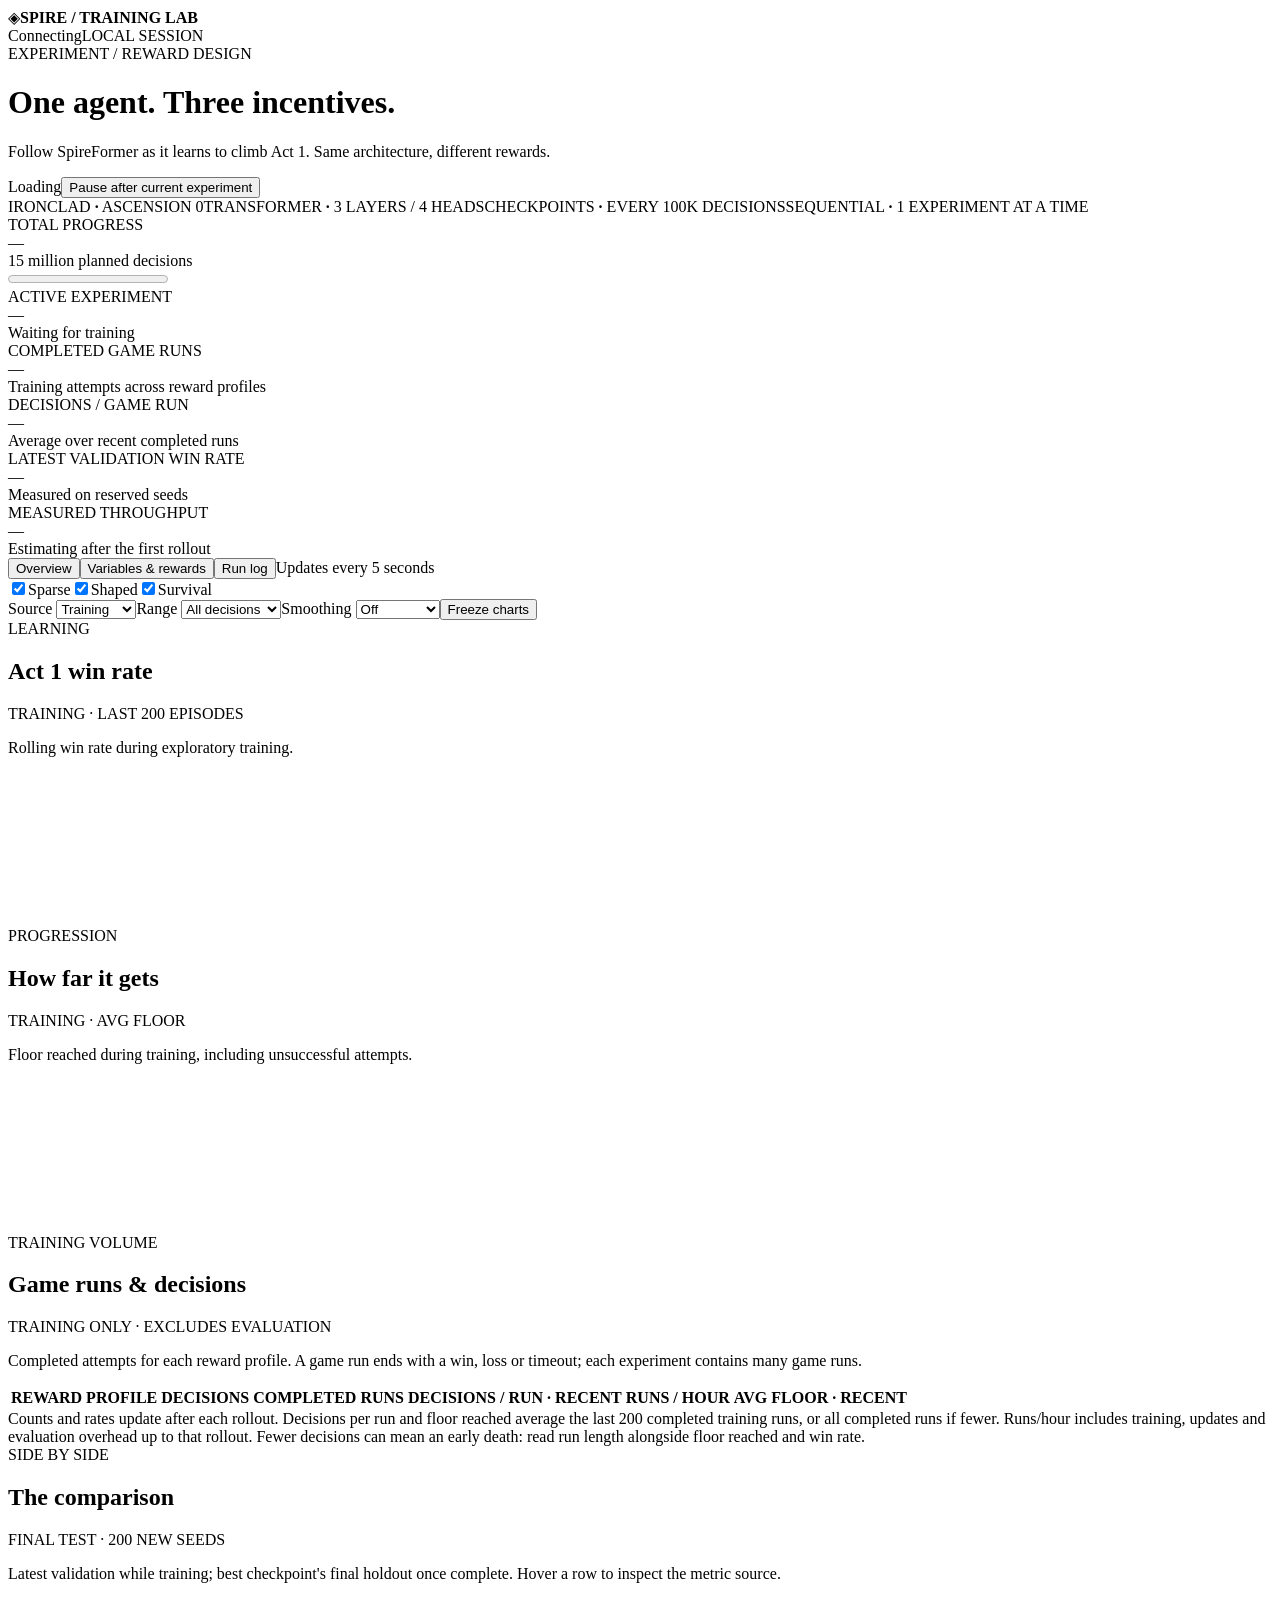
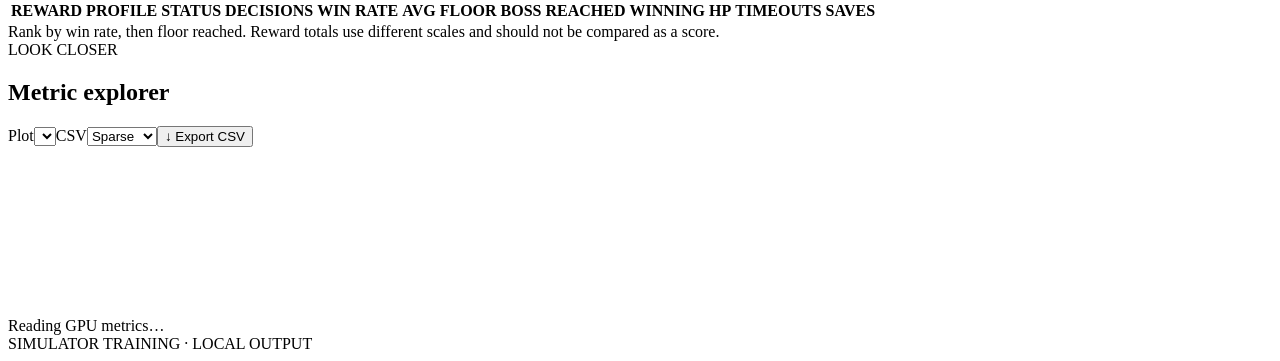
==== sts2_env/training/dashboard_assets/index.html @ 9a5d36a6 "cdoe" ====
<!doctype html>
<html lang="en">
<head><meta charset="utf-8"><meta name="viewport" content="width=device-width,initial-scale=1"><title>Spire · Training Lab</title><link rel="stylesheet" href="/style.css"><script defer src="/app.js"></script></head>
<body>
<header class="masthead"><div class="brand"><span class="brand-icon">◈</span><strong>SPIRE<span class="muted"> / </span><span class="brand-sub">TRAINING LAB</span></strong></div><div class="connection"><span id="connection-dot" class="dot"></span><span id="connection">Connecting</span><span class="divider"></span><span>LOCAL SESSION</span></div></header>
<main>
<div class="heading"><div><div class="eyebrow">EXPERIMENT / REWARD DESIGN</div><h1>One agent. Three incentives.</h1><p class="subtitle">Follow SpireFormer as it learns to climb Act 1. Same architecture, different rewards.</p></div><div class="heading-actions"><span id="batch-state" class="pill">Loading</span><button id="pause-queue" title="Let the current experiment finish, then hold the next experiment">Pause after current experiment</button></div></div>
<div id="error-banner" class="error" hidden></div>
<div class="facts"><span>IRONCLAD <b>·</b> ASCENSION 0</span><span>TRANSFORMER <b>·</b> 3 LAYERS / 4 HEADS</span><span>CHECKPOINTS <b>·</b> EVERY 100K DECISIONS</span><span>SEQUENTIAL <b>·</b> 1 EXPERIMENT AT A TIME</span></div>
<section class="kpis" aria-label="Live statistics">
<article><div class="eyebrow">TOTAL PROGRESS</div><div id="total-progress" class="stat">—</div><div id="progress-caption" class="caption">15 million planned decisions</div><progress id="overall-bar" max="100" value="0"></progress></article>
<article><div class="eyebrow">ACTIVE EXPERIMENT</div><div id="active-run" class="stat">—</div><div id="active-caption" class="caption">Waiting for training</div></article>
<article><div class="eyebrow">COMPLETED GAME RUNS</div><div id="completed-runs" class="stat">—</div><div id="completed-caption" class="caption">Training attempts across reward profiles</div></article>
<article><div class="eyebrow">DECISIONS / GAME RUN</div><div id="decisions-per-run" class="stat">—</div><div id="decisions-caption" class="caption">Average over recent completed runs</div></article>
<article><div class="eyebrow">LATEST VALIDATION WIN RATE</div><div id="validation-win" class="stat">—</div><div id="validation-caption" class="caption">Measured on reserved seeds</div></article>
<article><div class="eyebrow">MEASURED THROUGHPUT</div><div id="throughput" class="stat">—</div><div id="eta" class="caption">Estimating after the first rollout</div></article>
</section>
<section id="sequence" class="sequence" aria-label="Sequential experiment queue"></section>
<nav class="tabs" aria-label="Dashboard views"><button class="selected" data-tab="overview">Overview</button><button data-tab="variables">Variables & rewards</button><button data-tab="logs">Run log</button><span class="tab-note" id="last-update">Updates every 5 seconds</span></nav>
<div id="overview" class="view">
<div class="chart-controls"><div class="legend"><label><input type="checkbox" data-profile="sparse" checked><span class="swatch sparse"></span>Sparse</label><label><input type="checkbox" data-profile="shaped" checked><span class="swatch shaped"></span>Shaped</label><label><input type="checkbox" data-profile="survival" checked><span class="swatch survival"></span>Survival</label></div><div class="chart-settings"><label>Source <select id="curve-source"><option value="training">Training</option><option value="validation">Validation</option></select></label><label>Range <select id="range"><option value="0">All decisions</option><option value="1000000">Last 1 million</option><option value="250000">Last 250K</option></select></label><label>Smoothing <select id="smoothing"><option value="1">Off</option><option value="5">5 rollouts</option><option value="20">20 rollouts</option></select></label><button id="freeze">Freeze charts</button></div></div>
<section class="charts">
<article class="panel"><div class="panel-top"><div><div class="eyebrow" id="win-eyebrow">LEARNING</div><h2>Act 1 win rate</h2></div><span class="mini-tag" id="win-source-tag">TRAINING · LAST 200 EPISODES</span></div><p class="chart-description" id="win-description">Rolling win rate during exploratory training.</p><div class="plot"><canvas id="win-chart" aria-label="Act 1 win rate over training decisions"></canvas><div class="tooltip" hidden></div></div></article>
<article class="panel"><div class="panel-top"><div><div class="eyebrow">PROGRESSION</div><h2>How far it gets</h2></div><span class="mini-tag" id="floor-source-tag">TRAINING · AVG FLOOR</span></div><p class="chart-description" id="floor-description">Floor reached during training, including unsuccessful attempts.</p><div class="plot"><canvas id="floor-chart" aria-label="Average floor over training decisions"></canvas><div class="tooltip" hidden></div></div></article>
</section>
<section class="panel activity"><div class="panel-top"><div><div class="eyebrow">TRAINING VOLUME</div><h2>Game runs &amp; decisions</h2></div><span class="mini-tag">TRAINING ONLY · EXCLUDES EVALUATION</span></div><p class="chart-description">Completed attempts for each reward profile. A game run ends with a win, loss or timeout; each experiment contains many game runs.</p><div class="table-scroll"><table><thead><tr><th>REWARD PROFILE</th><th>DECISIONS</th><th>COMPLETED RUNS</th><th>DECISIONS / RUN · RECENT</th><th>RUNS / HOUR</th><th>AVG FLOOR · RECENT</th></tr></thead><tbody id="activity-body"></tbody></table></div><div class="footnote">Counts and rates update after each rollout. Decisions per run and floor reached average the last 200 completed training runs, or all completed runs if fewer. Runs/hour includes training, updates and evaluation overhead up to that rollout. Fewer decisions can mean an early death: read run length alongside floor reached and win rate.</div></section>
<section class="panel comparison"><div class="panel-top"><div><div class="eyebrow">SIDE BY SIDE</div><h2>The comparison</h2></div><span class="mini-tag">FINAL TEST · 200 NEW SEEDS</span></div><p class="chart-description">Latest validation while training; best checkpoint's final holdout once complete. Hover a row to inspect the metric source.</p><div class="table-scroll"><table><thead><tr><th>REWARD PROFILE</th><th>STATUS</th><th>DECISIONS</th><th>WIN RATE</th><th>AVG FLOOR</th><th>BOSS REACHED</th><th>WINNING HP</th><th>TIMEOUTS</th><th>SAVES</th></tr></thead><tbody id="comparison-body"></tbody></table></div><div class="footnote">Rank by win rate, then floor reached. Reward totals use different scales and should not be compared as a score.</div></section>
<section class="panel explorer"><div class="panel-top"><div><div class="eyebrow">LOOK CLOSER</div><h2>Metric explorer</h2></div><div class="metric-picker"><label for="metric">Plot</label><select id="metric"></select><label for="export-run">CSV</label><select id="export-run"><option value="sparse">Sparse</option><option value="shaped">Shaped</option><option value="survival">Survival</option></select><button id="download-metrics">↓ Export CSV</button></div></div><p id="metric-description" class="chart-description"></p><div class="plot tall"><canvas id="metric-chart" aria-label="Selected training metric over training decisions"></canvas><div class="tooltip" hidden></div></div></section>
</div>
<div id="variables" class="view" hidden>
<section class="panel"><div class="panel-top"><div><div class="eyebrow">THE EXPERIMENT</div><h2>What changes between runs</h2></div><span class="mini-tag">REWARD WEIGHTS</span></div><p class="chart-description">Exact resolved weights saved with each experiment. Every other training setting is held constant.</p><div class="table-scroll"><table><thead><tr><th>REWARD TERM</th><th class="sparse-text">SPARSE</th><th class="shaped-text">SHAPED</th><th class="survival-text">SURVIVAL</th><th>WHEN IT IS PAID</th></tr></thead><tbody id="weights-body"></tbody></table></div></section>
<section class="panel config-panel"><div class="panel-top"><div><div class="eyebrow">REPRODUCIBILITY</div><h2>All configuration variables</h2></div><div class="metric-picker"><label for="config-run">Run</label><select id="config-run"><option value="sparse">Sparse</option><option value="shaped">Shaped</option><option value="survival">Survival</option></select><input id="search-config" type="search" placeholder="Find a variable…" aria-label="Search configuration variables"><button id="download-config">↓ Config JSON</button></div></div><p class="chart-description">Settings are fixed during a run to keep the reward comparison consistent. Seed lists are expandable.</p><div class="table-scroll"><table><thead><tr><th>VARIABLE</th><th>VALUE</th></tr></thead><tbody id="config-body"></tbody></table></div></section>
</div>
<div id="logs" class="view" hidden><section class="panel"><div class="panel-top"><div><div class="eyebrow">LIVE OUTPUT</div><h2>Training log</h2></div><div class="metric-picker"><label for="log-run">Run</label><select id="log-run"><option value="sparse">Sparse</option><option value="shaped">Shaped</option><option value="survival">Survival</option></select><label><input type="checkbox" id="follow-log" checked> Follow latest</label></div></div><pre id="log-text">Waiting for logs…</pre></section></div>
<footer><div><span class="dot tiny"></span><span id="hardware">Reading GPU metrics…</span></div><span>SIMULATOR TRAINING · <span id="output-location" title="">LOCAL OUTPUT</span></span></footer>
</main>
</body></html>
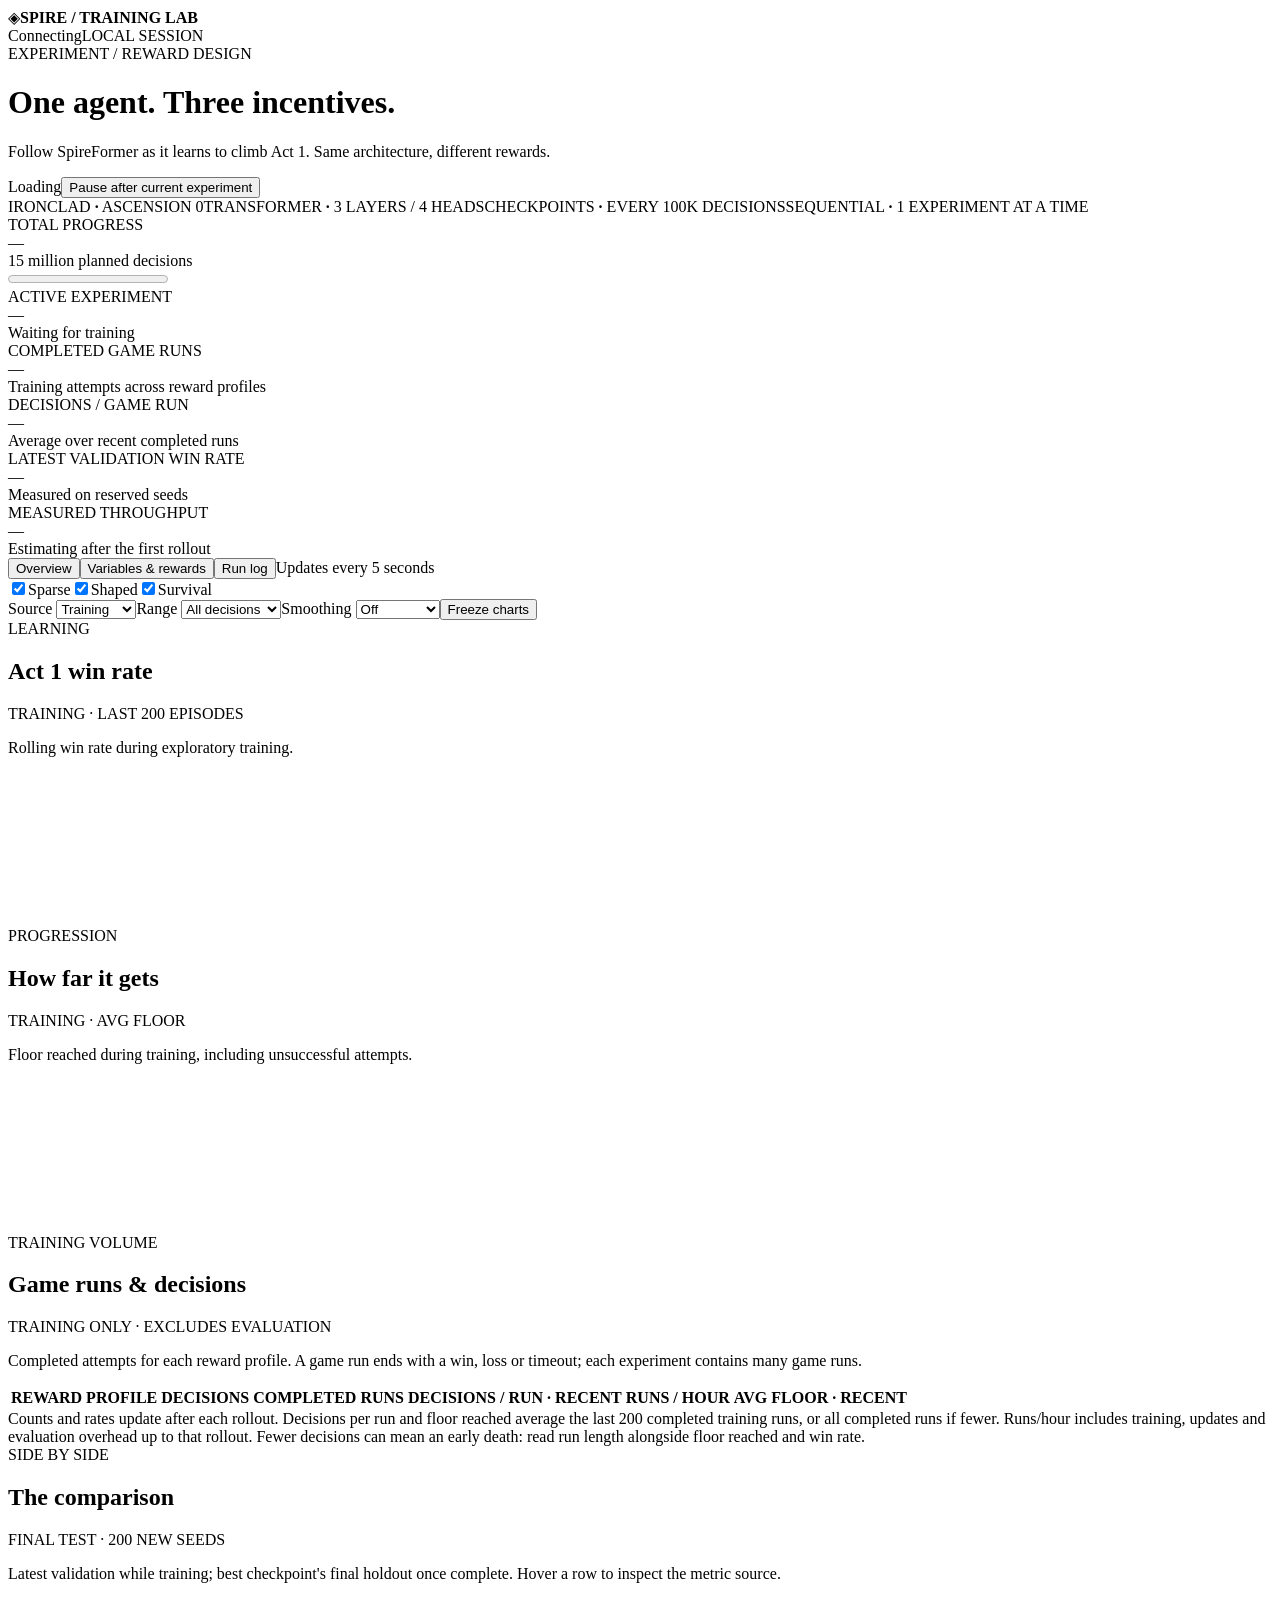
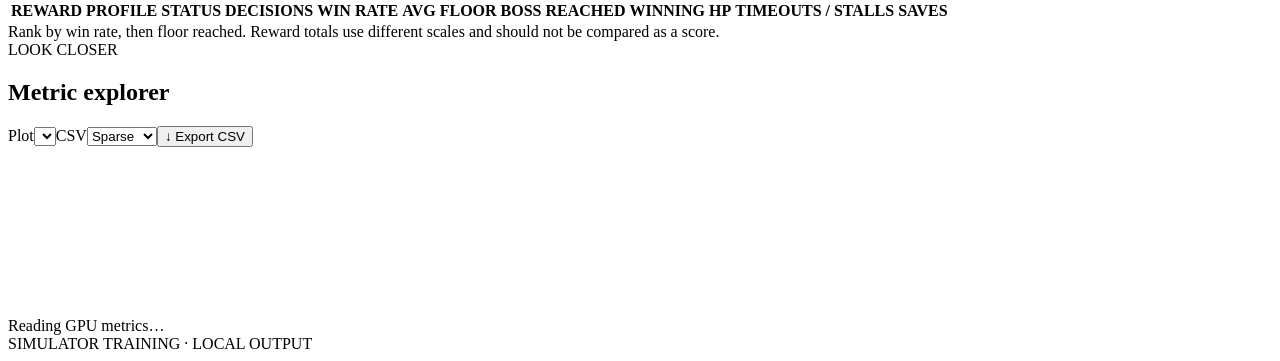
==== commit 09d7af08: "Fix card-selection loops and report decision stalls All 124 timeouts in the 19 October holdout evalu" ====
--- a/sts2_env/training/dashboard_assets/index.html
+++ b/sts2_env/training/dashboard_assets/index.html
@@ -24,7 +24,7 @@
 <article class="panel"><div class="panel-top"><div><div class="eyebrow">PROGRESSION</div><h2>How far it gets</h2></div><span class="mini-tag" id="floor-source-tag">TRAINING · AVG FLOOR</span></div><p class="chart-description" id="floor-description">Floor reached during training, including unsuccessful attempts.</p><div class="plot"><canvas id="floor-chart" aria-label="Average floor over training decisions"></canvas><div class="tooltip" hidden></div></div></article>
 </section>
 <section class="panel activity"><div class="panel-top"><div><div class="eyebrow">TRAINING VOLUME</div><h2>Game runs &amp; decisions</h2></div><span class="mini-tag">TRAINING ONLY · EXCLUDES EVALUATION</span></div><p class="chart-description">Completed attempts for each reward profile. A game run ends with a win, loss or timeout; each experiment contains many game runs.</p><div class="table-scroll"><table><thead><tr><th>REWARD PROFILE</th><th>DECISIONS</th><th>COMPLETED RUNS</th><th>DECISIONS / RUN · RECENT</th><th>RUNS / HOUR</th><th>AVG FLOOR · RECENT</th></tr></thead><tbody id="activity-body"></tbody></table></div><div class="footnote">Counts and rates update after each rollout. Decisions per run and floor reached average the last 200 completed training runs, or all completed runs if fewer. Runs/hour includes training, updates and evaluation overhead up to that rollout. Fewer decisions can mean an early death: read run length alongside floor reached and win rate.</div></section>
-<section class="panel comparison"><div class="panel-top"><div><div class="eyebrow">SIDE BY SIDE</div><h2>The comparison</h2></div><span class="mini-tag">FINAL TEST · 200 NEW SEEDS</span></div><p class="chart-description">Latest validation while training; best checkpoint's final holdout once complete. Hover a row to inspect the metric source.</p><div class="table-scroll"><table><thead><tr><th>REWARD PROFILE</th><th>STATUS</th><th>DECISIONS</th><th>WIN RATE</th><th>AVG FLOOR</th><th>BOSS REACHED</th><th>WINNING HP</th><th>TIMEOUTS</th><th>SAVES</th></tr></thead><tbody id="comparison-body"></tbody></table></div><div class="footnote">Rank by win rate, then floor reached. Reward totals use different scales and should not be compared as a score.</div></section>
+<section class="panel comparison"><div class="panel-top"><div><div class="eyebrow">SIDE BY SIDE</div><h2>The comparison</h2></div><span class="mini-tag">FINAL TEST · 200 NEW SEEDS</span></div><p class="chart-description">Latest validation while training; best checkpoint's final holdout once complete. Hover a row to inspect the metric source.</p><div class="table-scroll"><table><thead><tr><th>REWARD PROFILE</th><th>STATUS</th><th>DECISIONS</th><th>WIN RATE</th><th>AVG FLOOR</th><th>BOSS REACHED</th><th>WINNING HP</th><th>TIMEOUTS / STALLS</th><th>SAVES</th></tr></thead><tbody id="comparison-body"></tbody></table></div><div class="footnote">Rank by win rate, then floor reached. Reward totals use different scales and should not be compared as a score.</div></section>
 <section class="panel explorer"><div class="panel-top"><div><div class="eyebrow">LOOK CLOSER</div><h2>Metric explorer</h2></div><div class="metric-picker"><label for="metric">Plot</label><select id="metric"></select><label for="export-run">CSV</label><select id="export-run"><option value="sparse">Sparse</option><option value="shaped">Shaped</option><option value="survival">Survival</option></select><button id="download-metrics">↓ Export CSV</button></div></div><p id="metric-description" class="chart-description"></p><div class="plot tall"><canvas id="metric-chart" aria-label="Selected training metric over training decisions"></canvas><div class="tooltip" hidden></div></div></section>
 </div>
 <div id="variables" class="view" hidden>
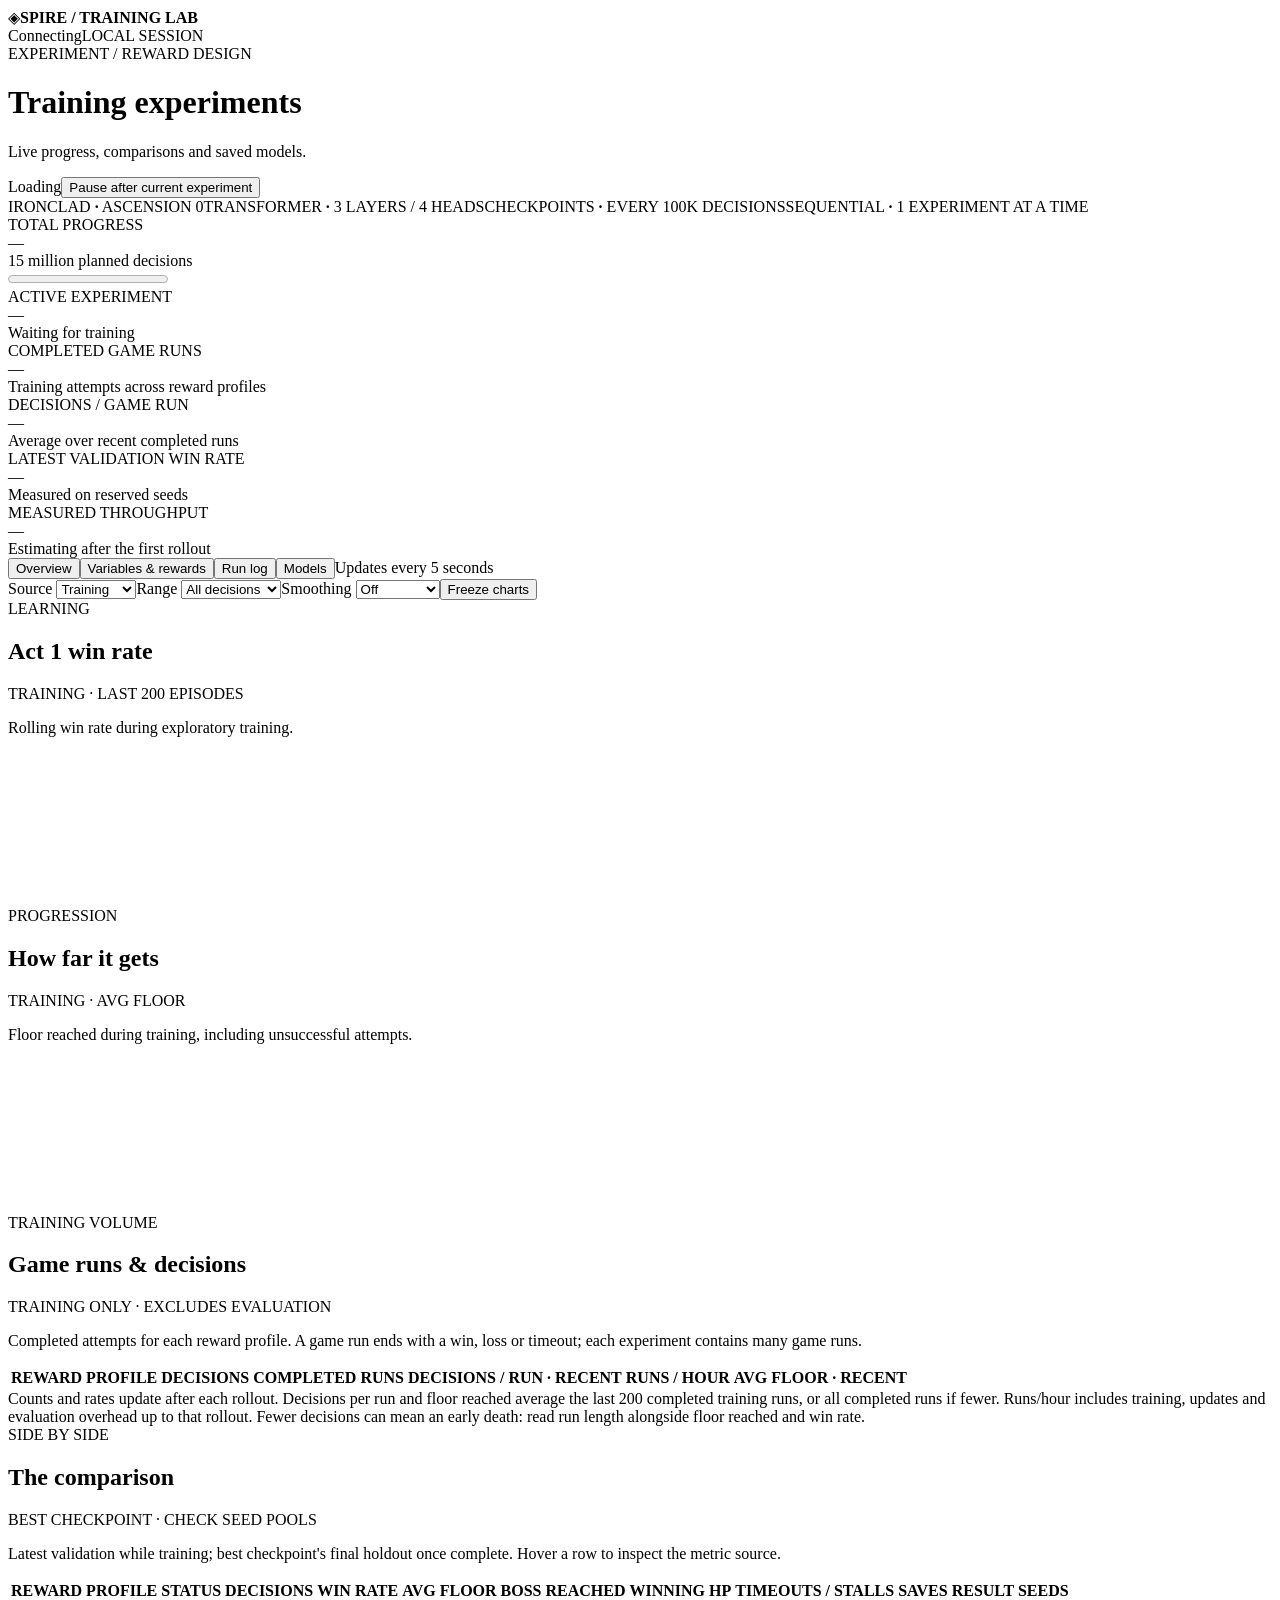
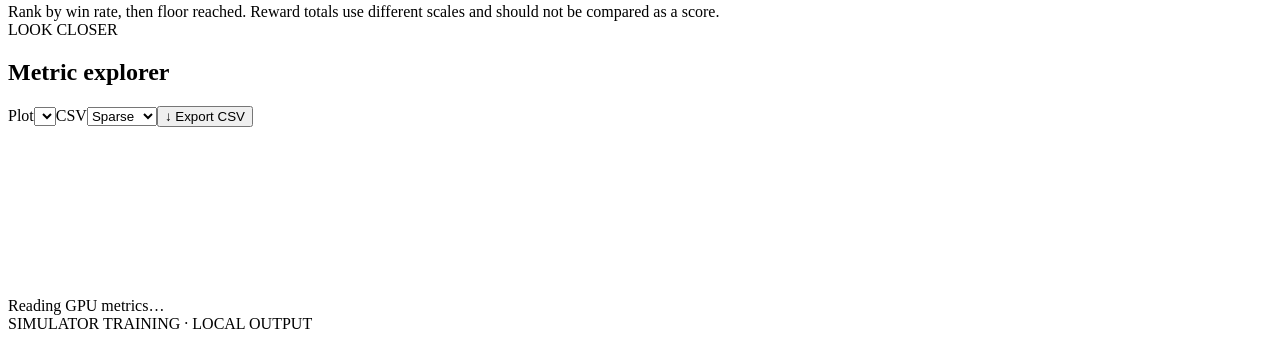
==== commit 05c08557: "Add sequential training campaigns and unified model dashboard" ====
--- a/sts2_env/training/dashboard_assets/index.html
+++ b/sts2_env/training/dashboard_assets/index.html
@@ -4,9 +4,9 @@
 <body>
 <header class="masthead"><div class="brand"><span class="brand-icon">◈</span><strong>SPIRE<span class="muted"> / </span><span class="brand-sub">TRAINING LAB</span></strong></div><div class="connection"><span id="connection-dot" class="dot"></span><span id="connection">Connecting</span><span class="divider"></span><span>LOCAL SESSION</span></div></header>
 <main>
-<div class="heading"><div><div class="eyebrow">EXPERIMENT / REWARD DESIGN</div><h1>One agent. Three incentives.</h1><p class="subtitle">Follow SpireFormer as it learns to climb Act 1. Same architecture, different rewards.</p></div><div class="heading-actions"><span id="batch-state" class="pill">Loading</span><button id="pause-queue" title="Let the current experiment finish, then hold the next experiment">Pause after current experiment</button></div></div>
+<div class="heading"><div><div class="eyebrow">EXPERIMENT / REWARD DESIGN</div><h1 id="experiment-title">Training experiments</h1><p class="subtitle" id="experiment-subtitle">Live progress, comparisons and saved models.</p></div><div class="heading-actions"><span id="batch-state" class="pill">Loading</span><button id="pause-queue" title="Let the current experiment finish, then hold the next experiment">Pause after current experiment</button></div></div>
 <div id="error-banner" class="error" hidden></div>
-<div class="facts"><span>IRONCLAD <b>·</b> ASCENSION 0</span><span>TRANSFORMER <b>·</b> 3 LAYERS / 4 HEADS</span><span>CHECKPOINTS <b>·</b> EVERY 100K DECISIONS</span><span>SEQUENTIAL <b>·</b> 1 EXPERIMENT AT A TIME</span></div>
+<div class="facts" id="experiment-facts"><span>IRONCLAD <b>·</b> ASCENSION 0</span><span>TRANSFORMER <b>·</b> 3 LAYERS / 4 HEADS</span><span>CHECKPOINTS <b>·</b> EVERY 100K DECISIONS</span><span>SEQUENTIAL <b>·</b> 1 EXPERIMENT AT A TIME</span></div>
 <section class="kpis" aria-label="Live statistics">
 <article><div class="eyebrow">TOTAL PROGRESS</div><div id="total-progress" class="stat">—</div><div id="progress-caption" class="caption">15 million planned decisions</div><progress id="overall-bar" max="100" value="0"></progress></article>
 <article><div class="eyebrow">ACTIVE EXPERIMENT</div><div id="active-run" class="stat">—</div><div id="active-caption" class="caption">Waiting for training</div></article>
@@ -16,22 +16,23 @@
 <article><div class="eyebrow">MEASURED THROUGHPUT</div><div id="throughput" class="stat">—</div><div id="eta" class="caption">Estimating after the first rollout</div></article>
 </section>
 <section id="sequence" class="sequence" aria-label="Sequential experiment queue"></section>
-<nav class="tabs" aria-label="Dashboard views"><button class="selected" data-tab="overview">Overview</button><button data-tab="variables">Variables & rewards</button><button data-tab="logs">Run log</button><span class="tab-note" id="last-update">Updates every 5 seconds</span></nav>
+<nav class="tabs" aria-label="Dashboard views"><button class="selected" data-tab="overview">Overview</button><button data-tab="variables">Variables & rewards</button><button data-tab="logs">Run log</button><button data-tab="models">Models</button><span class="tab-note" id="last-update">Updates every 5 seconds</span></nav>
 <div id="overview" class="view">
-<div class="chart-controls"><div class="legend"><label><input type="checkbox" data-profile="sparse" checked><span class="swatch sparse"></span>Sparse</label><label><input type="checkbox" data-profile="shaped" checked><span class="swatch shaped"></span>Shaped</label><label><input type="checkbox" data-profile="survival" checked><span class="swatch survival"></span>Survival</label></div><div class="chart-settings"><label>Source <select id="curve-source"><option value="training">Training</option><option value="validation">Validation</option></select></label><label>Range <select id="range"><option value="0">All decisions</option><option value="1000000">Last 1 million</option><option value="250000">Last 250K</option></select></label><label>Smoothing <select id="smoothing"><option value="1">Off</option><option value="5">5 rollouts</option><option value="20">20 rollouts</option></select></label><button id="freeze">Freeze charts</button></div></div>
+<div class="chart-controls"><div class="legend" id="experiment-legend"></div><div class="chart-settings"><label>Source <select id="curve-source"><option value="training">Training</option><option value="validation">Validation</option></select></label><label>Range <select id="range"><option value="0">All decisions</option><option value="1000000">Last 1 million</option><option value="250000">Last 250K</option></select></label><label>Smoothing <select id="smoothing"><option value="1">Off</option><option value="5">5 rollouts</option><option value="20">20 rollouts</option></select></label><button id="freeze">Freeze charts</button></div></div>
 <section class="charts">
 <article class="panel"><div class="panel-top"><div><div class="eyebrow" id="win-eyebrow">LEARNING</div><h2>Act 1 win rate</h2></div><span class="mini-tag" id="win-source-tag">TRAINING · LAST 200 EPISODES</span></div><p class="chart-description" id="win-description">Rolling win rate during exploratory training.</p><div class="plot"><canvas id="win-chart" aria-label="Act 1 win rate over training decisions"></canvas><div class="tooltip" hidden></div></div></article>
 <article class="panel"><div class="panel-top"><div><div class="eyebrow">PROGRESSION</div><h2>How far it gets</h2></div><span class="mini-tag" id="floor-source-tag">TRAINING · AVG FLOOR</span></div><p class="chart-description" id="floor-description">Floor reached during training, including unsuccessful attempts.</p><div class="plot"><canvas id="floor-chart" aria-label="Average floor over training decisions"></canvas><div class="tooltip" hidden></div></div></article>
 </section>
 <section class="panel activity"><div class="panel-top"><div><div class="eyebrow">TRAINING VOLUME</div><h2>Game runs &amp; decisions</h2></div><span class="mini-tag">TRAINING ONLY · EXCLUDES EVALUATION</span></div><p class="chart-description">Completed attempts for each reward profile. A game run ends with a win, loss or timeout; each experiment contains many game runs.</p><div class="table-scroll"><table><thead><tr><th>REWARD PROFILE</th><th>DECISIONS</th><th>COMPLETED RUNS</th><th>DECISIONS / RUN · RECENT</th><th>RUNS / HOUR</th><th>AVG FLOOR · RECENT</th></tr></thead><tbody id="activity-body"></tbody></table></div><div class="footnote">Counts and rates update after each rollout. Decisions per run and floor reached average the last 200 completed training runs, or all completed runs if fewer. Runs/hour includes training, updates and evaluation overhead up to that rollout. Fewer decisions can mean an early death: read run length alongside floor reached and win rate.</div></section>
-<section class="panel comparison"><div class="panel-top"><div><div class="eyebrow">SIDE BY SIDE</div><h2>The comparison</h2></div><span class="mini-tag">FINAL TEST · 200 NEW SEEDS</span></div><p class="chart-description">Latest validation while training; best checkpoint's final holdout once complete. Hover a row to inspect the metric source.</p><div class="table-scroll"><table><thead><tr><th>REWARD PROFILE</th><th>STATUS</th><th>DECISIONS</th><th>WIN RATE</th><th>AVG FLOOR</th><th>BOSS REACHED</th><th>WINNING HP</th><th>TIMEOUTS / STALLS</th><th>SAVES</th></tr></thead><tbody id="comparison-body"></tbody></table></div><div class="footnote">Rank by win rate, then floor reached. Reward totals use different scales and should not be compared as a score.</div></section>
+<section class="panel comparison"><div class="panel-top"><div><div class="eyebrow">SIDE BY SIDE</div><h2>The comparison</h2></div><span class="mini-tag">BEST CHECKPOINT · CHECK SEED POOLS</span></div><p class="chart-description">Latest validation while training; best checkpoint's final holdout once complete. Hover a row to inspect the metric source.</p><div class="table-scroll"><table><thead><tr><th>REWARD PROFILE</th><th>STATUS</th><th>DECISIONS</th><th>WIN RATE</th><th>AVG FLOOR</th><th>BOSS REACHED</th><th>WINNING HP</th><th>TIMEOUTS / STALLS</th><th>SAVES</th><th>RESULT SEEDS</th></tr></thead><tbody id="comparison-body"></tbody></table></div><div class="footnote">Rank by win rate, then floor reached. Reward totals use different scales and should not be compared as a score.</div></section>
 <section class="panel explorer"><div class="panel-top"><div><div class="eyebrow">LOOK CLOSER</div><h2>Metric explorer</h2></div><div class="metric-picker"><label for="metric">Plot</label><select id="metric"></select><label for="export-run">CSV</label><select id="export-run"><option value="sparse">Sparse</option><option value="shaped">Shaped</option><option value="survival">Survival</option></select><button id="download-metrics">↓ Export CSV</button></div></div><p id="metric-description" class="chart-description"></p><div class="plot tall"><canvas id="metric-chart" aria-label="Selected training metric over training decisions"></canvas><div class="tooltip" hidden></div></div></section>
 </div>
 <div id="variables" class="view" hidden>
-<section class="panel"><div class="panel-top"><div><div class="eyebrow">THE EXPERIMENT</div><h2>What changes between runs</h2></div><span class="mini-tag">REWARD WEIGHTS</span></div><p class="chart-description">Exact resolved weights saved with each experiment. Every other training setting is held constant.</p><div class="table-scroll"><table><thead><tr><th>REWARD TERM</th><th class="sparse-text">SPARSE</th><th class="shaped-text">SHAPED</th><th class="survival-text">SURVIVAL</th><th>WHEN IT IS PAID</th></tr></thead><tbody id="weights-body"></tbody></table></div></section>
-<section class="panel config-panel"><div class="panel-top"><div><div class="eyebrow">REPRODUCIBILITY</div><h2>All configuration variables</h2></div><div class="metric-picker"><label for="config-run">Run</label><select id="config-run"><option value="sparse">Sparse</option><option value="shaped">Shaped</option><option value="survival">Survival</option></select><input id="search-config" type="search" placeholder="Find a variable…" aria-label="Search configuration variables"><button id="download-config">↓ Config JSON</button></div></div><p class="chart-description">Settings are fixed during a run to keep the reward comparison consistent. Seed lists are expandable.</p><div class="table-scroll"><table><thead><tr><th>VARIABLE</th><th>VALUE</th></tr></thead><tbody id="config-body"></tbody></table></div></section>
+<section class="panel"><div class="panel-top"><div><div class="eyebrow">THE EXPERIMENT</div><h2>What changes between runs</h2></div><span class="mini-tag">REWARD WEIGHTS</span></div><p class="chart-description">Exact resolved weights saved with each experiment. Seeds, budgets and PPO settings are recorded for each experiment.</p><div class="table-scroll"><table><thead><tr id="reward-profile-headings"><th>REWARD TERM</th><th>WHEN IT IS PAID</th></tr></thead><tbody id="weights-body"></tbody></table></div></section>
+<section class="panel config-panel"><div class="panel-top"><div><div class="eyebrow">REPRODUCIBILITY</div><h2>All configuration variables</h2></div><div class="metric-picker"><label for="config-run">Run</label><select id="config-run"><option value="sparse">Sparse</option><option value="shaped">Shaped</option><option value="survival">Survival</option></select><input id="search-config" type="search" placeholder="Find a variable…" aria-label="Search configuration variables"><button id="download-config">↓ Config JSON</button></div></div><p class="chart-description">Settings are fixed during each experiment. Seed lists are expandable.</p><div class="table-scroll"><table><thead><tr><th>VARIABLE</th><th>VALUE</th></tr></thead><tbody id="config-body"></tbody></table></div></section>
 </div>
 <div id="logs" class="view" hidden><section class="panel"><div class="panel-top"><div><div class="eyebrow">LIVE OUTPUT</div><h2>Training log</h2></div><div class="metric-picker"><label for="log-run">Run</label><select id="log-run"><option value="sparse">Sparse</option><option value="shaped">Shaped</option><option value="survival">Survival</option></select><label><input type="checkbox" id="follow-log" checked> Follow latest</label></div></div><pre id="log-text">Waiting for logs…</pre></section></div>
+<div id="models" class="view" hidden><section class="panel"><div class="panel-top"><div><div class="eyebrow">MODEL LIBRARY</div><h2>Every experiment</h2></div><div class="metric-picker"><label for="model-results">Results</label><select id="model-results"><option value="best">Best checkpoint</option><option value="final">Final model</option><option value="latest">Latest validation</option></select></div></div><p class="chart-description">Completed, training and queued experiments, including earlier comparisons. Results refresh automatically. Compare matching evaluation seed pools; screen results are development measurements.</p><div class="table-scroll"><table><thead><tr><th>EXPERIMENT</th><th>STATUS</th><th>REWARD</th><th>MODEL SEED</th><th>DECISIONS</th><th>WINS</th><th>AVG FLOOR</th><th>BOSS CONVERSION</th><th>TIMEOUTS / STALLS</th><th>UPGRADES</th><th>RESULT SEEDS</th><th>SAVED MODELS</th></tr></thead><tbody id="model-library"></tbody></table></div><div class="footnote">Queued experiments become watchable in the Model player when checkpoints are saved. Abandoned attempts retain their files and are labelled separately. Best and final evaluations are kept distinct.</div></section></div>
 <footer><div><span class="dot tiny"></span><span id="hardware">Reading GPU metrics…</span></div><span>SIMULATOR TRAINING · <span id="output-location" title="">LOCAL OUTPUT</span></span></footer>
 </main>
 </body></html>
